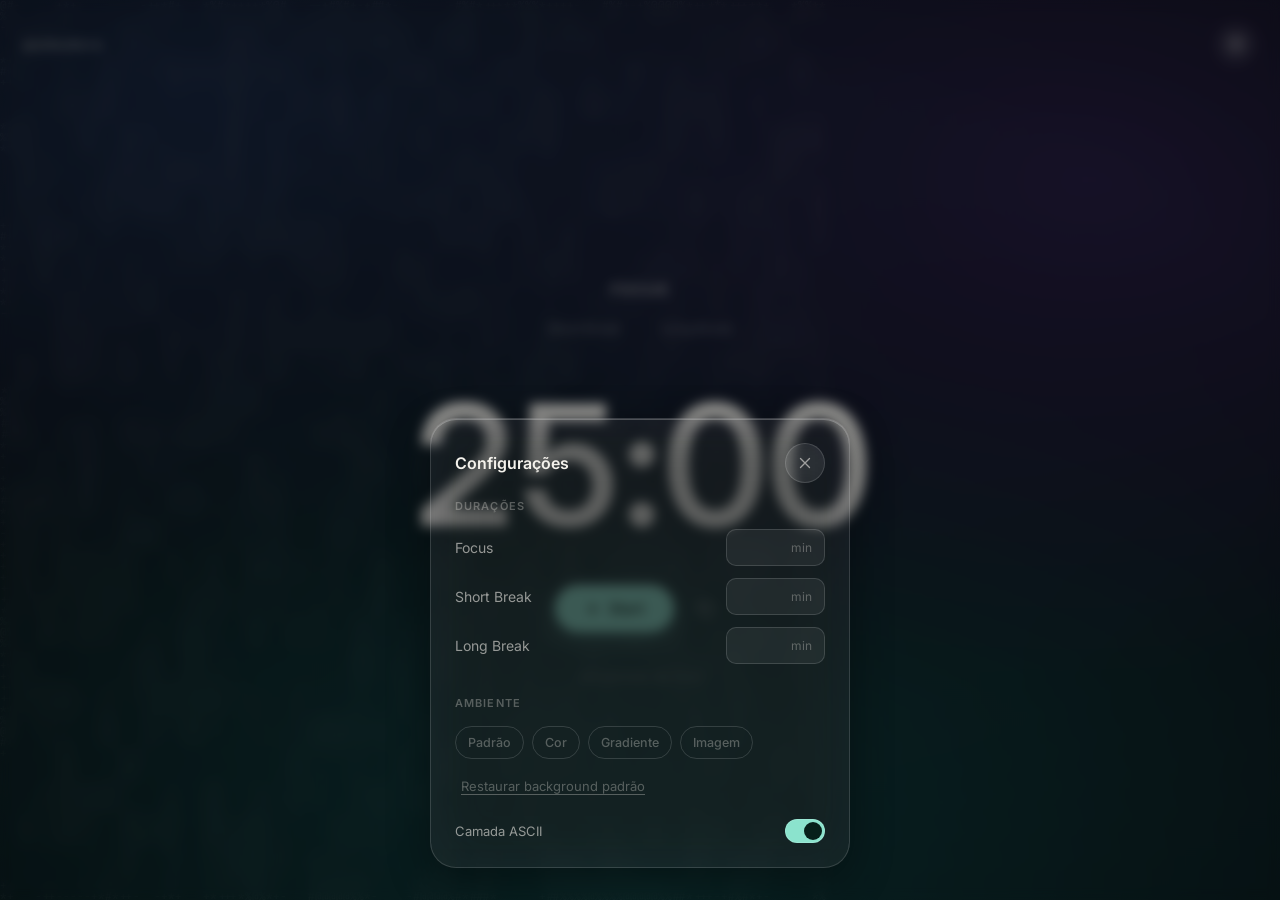
==== index.html @ 79ade5dd "Initial site upload" ====
<!doctype html>
<html lang="pt-BR">
<head>
<meta charset="UTF-8">
<meta name="viewport" content="width=device-width, initial-scale=1, viewport-fit=cover">
<title>Pomodoro</title>
<meta name="description" content="Uma ferramenta minimalista de foco, com ambiente visual personalizável e uma camada ASCII viva.">
<meta name="theme-color" content="#0a0e13">
<link rel="preconnect" href="https://fonts.googleapis.com">
<link rel="preconnect" href="https://fonts.gstatic.com" crossorigin>
<link href="https://fonts.googleapis.com/css2?family=Inter:wght@400;500;600;700&family=JetBrains+Mono:wght@400;500&display=swap" rel="stylesheet">
<link rel="stylesheet" href="style.css">
</head>
<body>

  <!-- Layer 1: full-screen background -->
  <div id="bg-layer" aria-hidden="true"></div>

  <!-- Layer 2: ASCII atmospheric overlay -->
  <canvas id="ascii-canvas" aria-hidden="true"></canvas>

  <!-- Layer 3: application UI -->
  <div id="app">

    <header class="app-header">
      <span class="brand">pomodoro</span>
      <button id="settings-btn" class="icon-btn" type="button" aria-haspopup="dialog" aria-controls="settings-overlay" aria-label="Abrir configurações">
        <svg width="20" height="20" viewBox="0 0 24 24" fill="none" stroke="currentColor" stroke-width="1.6" stroke-linecap="round" stroke-linejoin="round"><circle cx="12" cy="12" r="3"/><path d="M19.4 15a1.65 1.65 0 0 0 .33 1.82l.06.06a2 2 0 1 1-2.83 2.83l-.06-.06a1.65 1.65 0 0 0-1.82-.33 1.65 1.65 0 0 0-1 1.51V21a2 2 0 0 1-4 0v-.09A1.65 1.65 0 0 0 9 19.4a1.65 1.65 0 0 0-1.82.33l-.06.06a2 2 0 1 1-2.83-2.83l.06-.06A1.65 1.65 0 0 0 4.6 15a1.65 1.65 0 0 0-1.51-1H3a2 2 0 0 1 0-4h.09A1.65 1.65 0 0 0 4.6 9a1.65 1.65 0 0 0-.33-1.82l-.06-.06a2 2 0 1 1 2.83-2.83l.06.06A1.65 1.65 0 0 0 9 4.6a1.65 1.65 0 0 0 1-1.51V3a2 2 0 0 1 4 0v.09a1.65 1.65 0 0 0 1 1.51 1.65 1.65 0 0 0 1.82-.33l.06-.06a2 2 0 1 1 2.83 2.83l-.06.06A1.65 1.65 0 0 0 19.4 9a1.65 1.65 0 0 0 1.51 1H21a2 2 0 0 1 0 4h-.09a1.65 1.65 0 0 0-1.51 1z"/></svg>
      </button>
    </header>

    <main class="stage">

      <div class="mode-display" role="group" aria-label="Modo do Pomodoro">
        <p class="mode-primary" id="mode-primary" aria-live="polite">Focus</p>
        <div class="mode-secondary">
          <button class="mode-pill" type="button" data-mode="focus">Focus</button>
          <button class="mode-pill" type="button" data-mode="short">Short Break</button>
          <button class="mode-pill" type="button" data-mode="long">Long Break</button>
        </div>
      </div>

      <div class="timer" id="timer" role="timer" aria-live="off">25:00</div>

      <div class="controls">
        <button id="start-btn" class="btn-primary" type="button">
          <svg class="icon-play" width="16" height="16" viewBox="0 0 24 24" fill="currentColor"><path d="M8 5v14l11-7z"/></svg>
          <svg class="icon-pause" width="16" height="16" viewBox="0 0 24 24" fill="currentColor" hidden><path d="M6 5h4v14H6zM14 5h4v14h-4z"/></svg>
          <span class="btn-label">Start</span>
        </button>
        <button id="reset-btn" class="icon-btn ghost" type="button" aria-label="Reiniciar timer">
          <svg width="18" height="18" viewBox="0 0 24 24" fill="none" stroke="currentColor" stroke-width="1.8" stroke-linecap="round" stroke-linejoin="round"><path d="M3 12a9 9 0 1 0 3-6.7"/><path d="M3 4v5h5"/></svg>
        </button>
      </div>

      <p class="session-hint" id="session-hint">um período de foco</p>

    </main>

  </div>

  <!-- Settings dialog -->
  <div id="settings-overlay" class="overlay" hidden>
    <div class="settings-panel glass" role="dialog" aria-modal="true" aria-labelledby="settings-title">
      <div class="settings-header">
        <h2 id="settings-title">Configurações</h2>
        <button id="close-settings" class="icon-btn" type="button" aria-label="Fechar configurações">
          <svg width="18" height="18" viewBox="0 0 24 24" fill="none" stroke="currentColor" stroke-width="1.8" stroke-linecap="round" stroke-linejoin="round"><path d="M18 6 6 18M6 6l12 12"/></svg>
        </button>
      </div>

      <div class="settings-scroll">

        <section class="settings-section">
          <h3>Durações</h3>
          <div class="duration-grid">
            <label class="duration-field">
              <span>Focus</span>
              <div class="num-input"><input type="number" id="dur-focus" min="1" max="180" inputmode="numeric"><span class="unit">min</span></div>
            </label>
            <label class="duration-field">
              <span>Short Break</span>
              <div class="num-input"><input type="number" id="dur-short" min="1" max="60" inputmode="numeric"><span class="unit">min</span></div>
            </label>
            <label class="duration-field">
              <span>Long Break</span>
              <div class="num-input"><input type="number" id="dur-long" min="1" max="90" inputmode="numeric"><span class="unit">min</span></div>
            </label>
          </div>
        </section>

        <section class="settings-section">
          <h3>Ambiente</h3>
          <div class="bg-type-tabs" role="tablist" aria-label="Tipo de background">
            <button class="bg-tab" type="button" data-bgtype="default" role="tab">Padrão</button>
            <button class="bg-tab" type="button" data-bgtype="solid" role="tab">Cor</button>
            <button class="bg-tab" type="button" data-bgtype="gradient" role="tab">Gradiente</button>
            <button class="bg-tab" type="button" data-bgtype="image" role="tab">Imagem</button>
          </div>

          <div id="bg-panel-solid" class="bg-panel" hidden>
            <input type="color" id="solid-color-input" value="#16233c" aria-label="Escolher cor sólida">
          </div>

          <div id="bg-panel-gradient" class="bg-panel" hidden>
            <div class="gradient-presets" id="gradient-presets"></div>
          </div>

          <div id="bg-panel-image" class="bg-panel" hidden>
            <label class="file-drop" for="image-input">
              <svg width="20" height="20" viewBox="0 0 24 24" fill="none" stroke="currentColor" stroke-width="1.6" stroke-linecap="round" stroke-linejoin="round"><path d="M21 15v4a2 2 0 0 1-2 2H5a2 2 0 0 1-2-2v-4"/><polyline points="7 10 12 5 17 10"/><line x1="12" y1="5" x2="12" y2="15"/></svg>
              <span>Escolher imagem</span>
            </label>
            <input type="file" id="image-input" accept="image/*" hidden>
          </div>

          <button id="reset-bg-btn" class="text-btn" type="button">Restaurar background padrão</button>

          <div class="ascii-toggle-row">
            <span>Camada ASCII</span>
            <label class="switch">
              <input type="checkbox" id="ascii-toggle" checked>
              <span class="switch-track"><span class="switch-thumb"></span></span>
            </label>
          </div>
        </section>

      </div>
    </div>
  </div>

  <script src="ascii.js"></script>
  <script src="app.js"></script>
</body>
</html>
---- style.css ----
/* ============================================================
   POMODORO — DESIGN TOKENS
   ============================================================ */
:root{
  /* colors */
  --color-bg-void:   #0a0e13;
  --color-bg-a:      #16233c; /* indigo */
  --color-bg-b:      #0d3b3a; /* deep teal */
  --color-bg-c:      #241a3d; /* plum */
  --color-fg:              #f4f2ec;
  --color-fg-muted:        rgba(244,242,236,.58);
  --color-fg-faint:        rgba(244,242,236,.30);
  --color-primary:         #8be3cd;
  --color-primary-strong:  #a9edd9;
  --color-primary-ink:     #06201a;
  --color-danger:          #ff8a75;
  --color-border:          rgba(244,242,236,.14);

  --glass-bg:         rgba(255,255,255,.06);
  --glass-bg-strong:  rgba(255,255,255,.11);
  --glass-border:     rgba(255,255,255,.14);
  --glass-highlight:  rgba(255,255,255,.24);

  --shadow-1: 0 1px 2px rgba(0,0,0,.25);
  --shadow-2: 0 12px 40px rgba(0,0,0,.38);

  --radius-s: 10px;
  --radius-m: 18px;
  --radius-l: 26px;
  --radius-pill: 999px;

  --space-1:4px; --space-2:8px; --space-3:12px; --space-4:16px;
  --space-6:24px; --space-8:32px; --space-12:48px; --space-16:64px;

  --blur-s: 14px;
  --blur-m: 28px;
  --blur-l: 46px;

  --font-ui:   'Inter', -apple-system, BlinkMacSystemFont, 'Segoe UI', sans-serif;
  --font-mono: 'JetBrains Mono', ui-monospace, 'SF Mono', Menlo, monospace;

  --ease-out: cubic-bezier(.16,1,.3,1);
  --dur-fast: 150ms;
  --dur-med: 260ms;
}

/* ============================================================
   RESET
   ============================================================ */
*, *::before, *::after{ box-sizing:border-box; }
html, body{
  height:100%;
  margin:0;
  overscroll-behavior:none;
}
body{
  font-family:var(--font-ui);
  color:var(--color-fg);
  -webkit-font-smoothing:antialiased;
  text-rendering:optimizeLegibility;
  overflow:hidden;
  position:fixed;
  inset:0;
}
button{
  font-family:inherit;
  color:inherit;
  background:none;
  border:none;
  cursor:pointer;
  -webkit-tap-highlight-color:transparent;
}
input{ font-family:inherit; color:inherit; }
h1,h2,h3,p{ margin:0; }
svg{ display:block; }

button:focus-visible,
input:focus-visible,
label.file-drop:focus-within{
  outline: 2px solid var(--color-primary);
  outline-offset: 2px;
  border-radius: var(--radius-s);
}

/* ============================================================
   LAYERS
   ============================================================ */
#bg-layer{
  position:fixed; inset:0;
  z-index:0;
  background: radial-gradient(120% 100% at 15% 10%, var(--color-bg-a) 0%, transparent 55%),
              radial-gradient(110% 100% at 85% 20%, var(--color-bg-c) 0%, transparent 55%),
              radial-gradient(140% 120% at 50% 100%, var(--color-bg-b) 0%, transparent 60%),
              var(--color-bg-void);
  background-size: cover;
  background-position:center;
  transition: background var(--dur-med) var(--ease-out), opacity 600ms var(--ease-out);
}
#bg-layer.has-image{
  background-image: var(--user-bg-image);
  background-size:cover;
  background-position:center;
}
#bg-layer::after{
  /* subtle grain */
  content:"";
  position:absolute; inset:0;
  opacity:.05;
  mix-blend-mode:overlay;
  background-image:url("data:image/svg+xml,%3Csvg xmlns='http://www.w3.org/2000/svg' width='120' height='120'%3E%3Cfilter id='n'%3E%3CfeTurbulence type='fractalNoise' baseFrequency='0.9' numOctaves='2' stitchTiles='stitch'/%3E%3C/filter%3E%3Crect width='100%25' height='100%25' filter='url(%23n)'/%3E%3C/svg%3E");
  pointer-events:none;
}
#bg-layer::before{
  content:"";
  position:absolute; inset:0;
  background:radial-gradient(120% 90% at 50% 45%, transparent 40%, rgba(0,0,0,.35) 100%);
  pointer-events:none;
}

#ascii-canvas{
  position:fixed; inset:0;
  z-index:1;
  width:100%; height:100%;
  pointer-events:none;
  mix-blend-mode:screen;
  opacity:.5;
  transition:opacity 900ms var(--ease-out);
}
#ascii-canvas.hidden-layer{ opacity:0 !important; }

#app{
  position:relative;
  z-index:2;
  height:100%;
  width:100%;
  display:flex;
  flex-direction:column;
}

/* ============================================================
   HEADER
   ============================================================ */
.app-header{
  display:flex;
  align-items:center;
  justify-content:space-between;
  padding: max(env(safe-area-inset-top), var(--space-6)) var(--space-6) 0;
}
.brand{
  font-size:13px;
  font-weight:500;
  letter-spacing:.14em;
  text-transform:lowercase;
  color:var(--color-fg-muted);
}

/* ============================================================
   BUTTONS / GLASS PRIMITIVES
   ============================================================ */
.icon-btn{
  width:40px; height:40px;
  display:flex; align-items:center; justify-content:center;
  border-radius:var(--radius-pill);
  color:var(--color-fg-muted);
  background:var(--glass-bg);
  border:1px solid var(--glass-border);
  backdrop-filter:blur(var(--blur-s));
  -webkit-backdrop-filter:blur(var(--blur-s));
  transition:transform var(--dur-fast) var(--ease-out), color var(--dur-fast) var(--ease-out), background var(--dur-fast) var(--ease-out);
}
.icon-btn:hover{ color:var(--color-fg); background:var(--glass-bg-strong); }
.icon-btn:active{ transform:scale(.94); }
.icon-btn.ghost{
  background:transparent;
  border-color:transparent;
}
.icon-btn.ghost:hover{ background:var(--glass-bg); border-color:var(--glass-border); }

.glass{
  background:var(--glass-bg);
  border:1px solid var(--glass-border);
  backdrop-filter:blur(var(--blur-m));
  -webkit-backdrop-filter:blur(var(--blur-m));
  box-shadow:var(--shadow-2), inset 0 1px 0 var(--glass-highlight);
}

/* ============================================================
   STAGE / TIMER
   ============================================================ */
.stage{
  flex:1;
  display:flex;
  flex-direction:column;
  align-items:center;
  justify-content:center;
  gap:clamp(20px, 4vh, 40px);
  padding: var(--space-6);
  padding-bottom: max(env(safe-area-inset-bottom), var(--space-6));
}

.mode-display{
  display:flex;
  flex-direction:column;
  align-items:center;
  gap:var(--space-3);
}
.mode-primary{
  font-size:clamp(13px, 1.6vw, 15px);
  font-weight:600;
  letter-spacing:.06em;
  text-transform:uppercase;
  color:var(--color-fg-muted);
  transition:opacity var(--dur-med) var(--ease-out);
}
.mode-secondary{
  display:flex;
  gap:var(--space-2);
}
.mode-pill{
  padding:var(--space-2) var(--space-4);
  border-radius:var(--radius-pill);
  font-size:13px;
  font-weight:500;
  color:var(--color-fg-faint);
  border:1px solid transparent;
  transition:all var(--dur-fast) var(--ease-out);
}
.mode-pill:hover{ color:var(--color-fg-muted); }
.mode-pill[hidden]{ display:none; }
.mode-pill.active{
  color:var(--color-fg);
  background:var(--glass-bg-strong);
  border-color:var(--glass-border);
  backdrop-filter:blur(var(--blur-s));
  -webkit-backdrop-filter:blur(var(--blur-s));
}

.timer{
  font-variant-numeric:tabular-nums;
  font-feature-settings:"tnum" 1;
  font-weight:600;
  font-size:clamp(72px, 20vw, 168px);
  line-height:1;
  letter-spacing:-.02em;
  color:var(--color-fg);
  text-shadow:0 2px 40px rgba(0,0,0,.25);
  user-select:none;
}
.timer.state-completed{ animation:timer-pulse 900ms var(--ease-out); }
@keyframes timer-pulse{
  0%{ opacity:1; transform:scale(1); }
  35%{ opacity:.35; transform:scale(.985); }
  100%{ opacity:1; transform:scale(1); }
}

.controls{
  display:flex;
  align-items:center;
  gap:var(--space-3);
}
.btn-primary{
  display:flex;
  align-items:center;
  gap:var(--space-2);
  padding: 14px 30px;
  border-radius:var(--radius-pill);
  font-size:15px;
  font-weight:600;
  color:var(--color-primary-ink);
  background:var(--color-primary);
  box-shadow:0 8px 24px rgba(139,227,205,.28), inset 0 1px 0 rgba(255,255,255,.5);
  transition:transform var(--dur-fast) var(--ease-out), background var(--dur-fast) var(--ease-out), box-shadow var(--dur-fast) var(--ease-out);
}
.btn-primary:hover{ background:var(--color-primary-strong); }
.btn-primary:active{ transform:scale(.98); }
.btn-primary.running{
  background:var(--glass-bg-strong);
  color:var(--color-fg);
  border:1px solid var(--glass-border);
  backdrop-filter:blur(var(--blur-s));
  -webkit-backdrop-filter:blur(var(--blur-s));
  box-shadow:none;
}
.icon-pause[hidden], .icon-play[hidden]{ display:none; }

.session-hint{
  font-size:13px;
  color:var(--color-fg-faint);
  height:16px;
}

/* ============================================================
   SETTINGS OVERLAY
   ============================================================ */
.overlay{
  position:fixed; inset:0;
  z-index:10;
  display:flex;
  align-items:flex-end;
  justify-content:center;
  background:rgba(4,6,9,.42);
  backdrop-filter:blur(6px);
  -webkit-backdrop-filter:blur(6px);
  animation:overlay-in var(--dur-med) var(--ease-out);
  padding: var(--space-4);
}
@keyframes overlay-in{ from{ opacity:0; } to{ opacity:1; } }

.settings-panel{
  width:100%;
  max-width:420px;
  max-height:min(640px, 88vh);
  display:flex;
  flex-direction:column;
  border-radius:var(--radius-l);
  animation:panel-in var(--dur-med) var(--ease-out);
  margin-bottom: max(env(safe-area-inset-bottom), var(--space-4));
}
@keyframes panel-in{
  from{ opacity:0; transform:translateY(14px) scale(.98); }
  to{ opacity:1; transform:translateY(0) scale(1); }
}

.settings-header{
  display:flex; align-items:center; justify-content:space-between;
  padding:var(--space-6) var(--space-6) var(--space-4);
}
.settings-header h2{ font-size:16px; font-weight:600; }

.settings-scroll{
  overflow-y:auto;
  padding: 0 var(--space-6) var(--space-6);
  display:flex; flex-direction:column; gap:var(--space-8);
}

.settings-section h3{
  font-size:11px;
  font-weight:600;
  letter-spacing:.1em;
  text-transform:uppercase;
  color:var(--color-fg-faint);
  margin-bottom:var(--space-4);
}

.duration-grid{
  display:flex;
  flex-direction:column;
  gap:var(--space-3);
}
.duration-field{
  display:flex;
  align-items:center;
  justify-content:space-between;
  font-size:14px;
  color:var(--color-fg-muted);
}
.num-input{
  display:flex; align-items:center; gap:var(--space-2);
  background:var(--glass-bg);
  border:1px solid var(--glass-border);
  border-radius:var(--radius-s);
  padding:var(--space-2) var(--space-3);
}
.num-input input{
  width:44px;
  background:none; border:none;
  font-size:14px; font-weight:600;
  color:var(--color-fg);
  text-align:right;
  font-variant-numeric:tabular-nums;
}
.num-input input::-webkit-outer-spin-button,
.num-input input::-webkit-inner-spin-button{ -webkit-appearance:none; margin:0; }
.num-input .unit{ font-size:12px; color:var(--color-fg-faint); }

.bg-type-tabs{
  display:flex;
  gap:var(--space-2);
  margin-bottom:var(--space-4);
  flex-wrap:wrap;
}
.bg-tab{
  padding:var(--space-2) var(--space-3);
  border-radius:var(--radius-pill);
  font-size:12.5px;
  font-weight:500;
  color:var(--color-fg-faint);
  border:1px solid var(--glass-border);
  transition:all var(--dur-fast) var(--ease-out);
}
.bg-tab:hover{ color:var(--color-fg-muted); }
.bg-tab.active{
  color:var(--color-fg);
  background:var(--glass-bg-strong);
}

.bg-panel{ margin-bottom:var(--space-4); }
#solid-color-input{
  width:100%;
  height:44px;
  border-radius:var(--radius-s);
  border:1px solid var(--glass-border);
  background:none;
  padding:2px;
  cursor:pointer;
}

.gradient-presets{
  display:grid;
  grid-template-columns:repeat(4, 1fr);
  gap:var(--space-2);
}
.gradient-swatch{
  aspect-ratio:1;
  border-radius:var(--radius-s);
  border:2px solid transparent;
  cursor:pointer;
  transition:transform var(--dur-fast) var(--ease-out), border-color var(--dur-fast) var(--ease-out);
}
.gradient-swatch:hover{ transform:scale(1.05); }
.gradient-swatch.active{ border-color:var(--color-fg); }

.file-drop{
  display:flex; align-items:center; justify-content:center; gap:var(--space-2);
  padding:var(--space-4);
  border:1px dashed var(--glass-border);
  border-radius:var(--radius-s);
  font-size:13px;
  color:var(--color-fg-muted);
  cursor:pointer;
  transition:background var(--dur-fast) var(--ease-out), color var(--dur-fast) var(--ease-out);
}
.file-drop:hover{ background:var(--glass-bg); color:var(--color-fg); }

.text-btn{
  font-size:13px;
  color:var(--color-fg-faint);
  text-decoration:underline;
  text-underline-offset:3px;
  transition:color var(--dur-fast) var(--ease-out);
}
.text-btn:hover{ color:var(--color-fg-muted); }

.ascii-toggle-row{
  display:flex; align-items:center; justify-content:space-between;
  margin-top:var(--space-6);
  font-size:13px;
  color:var(--color-fg-muted);
}
.switch{ position:relative; display:inline-block; width:40px; height:24px; }
.switch input{ opacity:0; width:0; height:0; position:absolute; }
.switch-track{
  position:absolute; inset:0;
  background:var(--glass-bg-strong);
  border:1px solid var(--glass-border);
  border-radius:var(--radius-pill);
  transition:background var(--dur-fast) var(--ease-out);
}
.switch-thumb{
  position:absolute; top:2px; left:2px;
  width:18px; height:18px;
  background:var(--color-fg);
  border-radius:50%;
  transition:transform var(--dur-fast) var(--ease-out);
}
.switch input:checked + .switch-track{ background:var(--color-primary); }
.switch input:checked + .switch-track .switch-thumb{ transform:translateX(16px); background:var(--color-primary-ink); }

/* ============================================================
   RESPONSIVE
   ============================================================ */
@media (max-width:600px){
  .app-header{ padding: max(env(safe-area-inset-top), var(--space-4)) var(--space-4) 0; }
  .stage{ gap:clamp(16px,3.5vh,28px); }
  .mode-secondary{ flex-wrap:wrap; justify-content:center; }
}

@media (max-height:480px) and (orientation:landscape){
  .stage{ gap:12px; padding-top:8px; padding-bottom:8px; }
  .timer{ font-size:clamp(48px, 12vw, 96px); }
  .app-header{ padding-top:8px; }
  .session-hint{ display:none; }
}

/* ============================================================
   MOTION PREFERENCE
   ============================================================ */
@media (prefers-reduced-motion: reduce){
  *{
    animation-duration:0.001ms !important;
    animation-iteration-count:1 !important;
    transition-duration:0.001ms !important;
  }
}
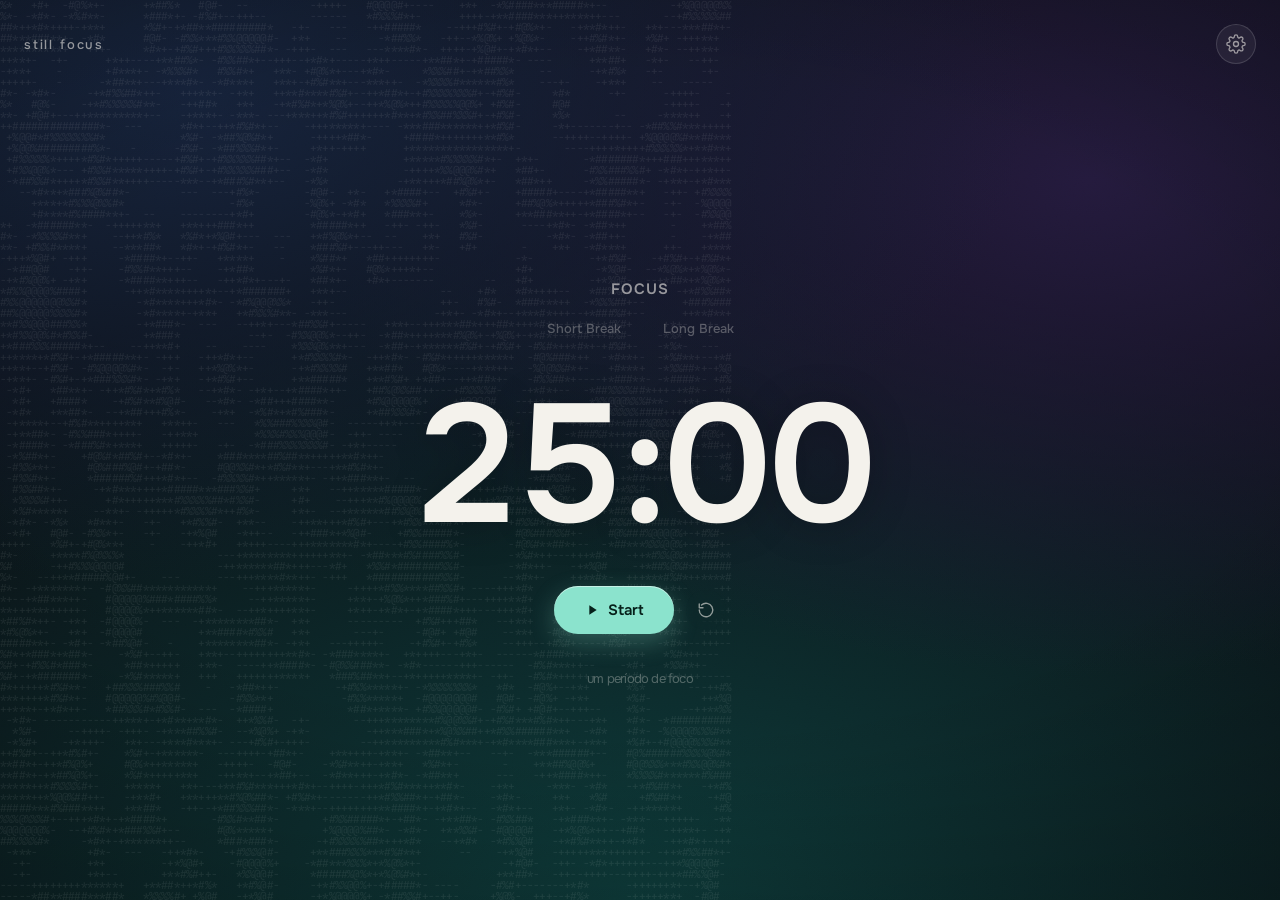
==== commit 449b66da: "Still Focus 1.1.1.1 fix: atualiza arquivos na raiz" ====
--- a/index.html
+++ b/index.html
@@ -3,12 +3,12 @@
 <head>
 <meta charset="UTF-8">
 <meta name="viewport" content="width=device-width, initial-scale=1, viewport-fit=cover">
-<title>Pomodoro</title>
-<meta name="description" content="Uma ferramenta minimalista de foco, com ambiente visual personalizável e uma camada ASCII viva.">
+<title>Still Focus</title>
+<meta name="description" content="Still Focus — uma ferramenta minimalista de foco, com ambiente visual personalizável e uma camada ASCII viva.">
 <meta name="theme-color" content="#0a0e13">
 <link rel="preconnect" href="https://fonts.googleapis.com">
 <link rel="preconnect" href="https://fonts.gstatic.com" crossorigin>
-<link href="https://fonts.googleapis.com/css2?family=Inter:wght@400;500;600;700&family=JetBrains+Mono:wght@400;500&display=swap" rel="stylesheet">
+<link href="https://fonts.googleapis.com/css2?family=Onest:wght@400;500;600;700&family=JetBrains+Mono:wght@400;500&display=swap" rel="stylesheet">
 <link rel="stylesheet" href="style.css">
 </head>
 <body>
@@ -23,7 +23,7 @@
   <div id="app">
 
     <header class="app-header">
-      <span class="brand">pomodoro</span>
+      <span class="brand">still focus</span>
       <button id="settings-btn" class="icon-btn" type="button" aria-haspopup="dialog" aria-controls="settings-overlay" aria-label="Abrir configurações">
         <svg width="20" height="20" viewBox="0 0 24 24" fill="none" stroke="currentColor" stroke-width="1.6" stroke-linecap="round" stroke-linejoin="round"><circle cx="12" cy="12" r="3"/><path d="M19.4 15a1.65 1.65 0 0 0 .33 1.82l.06.06a2 2 0 1 1-2.83 2.83l-.06-.06a1.65 1.65 0 0 0-1.82-.33 1.65 1.65 0 0 0-1 1.51V21a2 2 0 0 1-4 0v-.09A1.65 1.65 0 0 0 9 19.4a1.65 1.65 0 0 0-1.82.33l-.06.06a2 2 0 1 1-2.83-2.83l.06-.06A1.65 1.65 0 0 0 4.6 15a1.65 1.65 0 0 0-1.51-1H3a2 2 0 0 1 0-4h.09A1.65 1.65 0 0 0 4.6 9a1.65 1.65 0 0 0-.33-1.82l-.06-.06a2 2 0 1 1 2.83-2.83l.06.06A1.65 1.65 0 0 0 9 4.6a1.65 1.65 0 0 0 1-1.51V3a2 2 0 0 1 4 0v.09a1.65 1.65 0 0 0 1 1.51 1.65 1.65 0 0 0 1.82-.33l.06-.06a2 2 0 1 1 2.83 2.83l-.06.06A1.65 1.65 0 0 0 19.4 9a1.65 1.65 0 0 0 1.51 1H21a2 2 0 0 1 0 4h-.09a1.65 1.65 0 0 0-1.51 1z"/></svg>
       </button>
--- a/style.css
+++ b/style.css
@@ -36,8 +36,9 @@
   --blur-m: 28px;
   --blur-l: 46px;
 
-  --font-ui:   'Inter', -apple-system, BlinkMacSystemFont, 'Segoe UI', sans-serif;
+  --font-ui:   'Onest', -apple-system, BlinkMacSystemFont, 'Segoe UI', sans-serif;
   --font-mono: 'JetBrains Mono', ui-monospace, 'SF Mono', Menlo, monospace;
+  --tracking-tight: -0.05em; /* -5 letter-spacing */
 
   --ease-out: cubic-bezier(.16,1,.3,1);
   --dur-fast: 150ms;
@@ -55,6 +56,7 @@
 }
 body{
   font-family:var(--font-ui);
+  letter-spacing:var(--tracking-tight);
   color:var(--color-fg);
   -webkit-font-smoothing:antialiased;
   text-rendering:optimizeLegibility;
@@ -241,7 +243,7 @@
   font-weight:600;
   font-size:clamp(72px, 20vw, 168px);
   line-height:1;
-  letter-spacing:-.02em;
+  letter-spacing:var(--tracking-tight);
   color:var(--color-fg);
   text-shadow:0 2px 40px rgba(0,0,0,.25);
   user-select:none;
@@ -292,6 +294,9 @@
 /* ============================================================
    SETTINGS OVERLAY
    ============================================================ */
+#settings-overlay[hidden]{
+  display:none !important;
+}
 .overlay{
   position:fixed; inset:0;
   z-index:10;
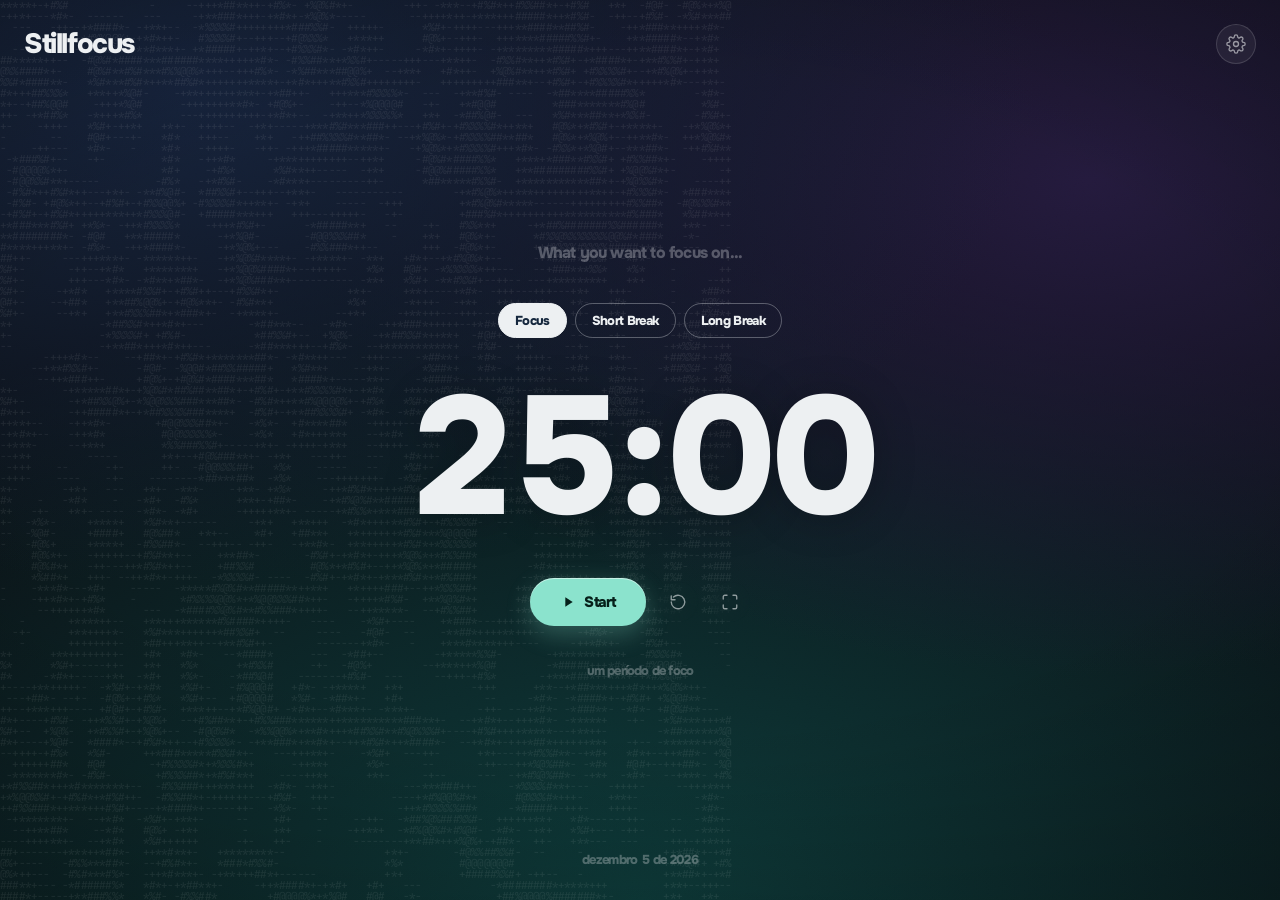
==== commit bd405314: "Still Focus 1.2 Added:  Botão de tela cheia ao lado do reset/pause — entra e sai do fullscreen sem" ====
--- a/index.html
+++ b/index.html
@@ -8,7 +8,7 @@
 <meta name="theme-color" content="#0a0e13">
 <link rel="preconnect" href="https://fonts.googleapis.com">
 <link rel="preconnect" href="https://fonts.gstatic.com" crossorigin>
-<link href="https://fonts.googleapis.com/css2?family=Onest:wght@400;500;600;700&family=JetBrains+Mono:wght@400;500&display=swap" rel="stylesheet">
+<link href="https://fonts.googleapis.com/css2?family=Onest:wght@400;500;600;700;800&family=JetBrains+Mono:wght@400;500&display=swap" rel="stylesheet">
 <link rel="stylesheet" href="style.css">
 </head>
 <body>
@@ -23,7 +23,7 @@
   <div id="app">
 
     <header class="app-header">
-      <span class="brand">still focus</span>
+      <span class="brand">Stillfocus</span>
       <button id="settings-btn" class="icon-btn" type="button" aria-haspopup="dialog" aria-controls="settings-overlay" aria-label="Abrir configurações">
         <svg width="20" height="20" viewBox="0 0 24 24" fill="none" stroke="currentColor" stroke-width="1.6" stroke-linecap="round" stroke-linejoin="round"><circle cx="12" cy="12" r="3"/><path d="M19.4 15a1.65 1.65 0 0 0 .33 1.82l.06.06a2 2 0 1 1-2.83 2.83l-.06-.06a1.65 1.65 0 0 0-1.82-.33 1.65 1.65 0 0 0-1 1.51V21a2 2 0 0 1-4 0v-.09A1.65 1.65 0 0 0 9 19.4a1.65 1.65 0 0 0-1.82.33l-.06.06a2 2 0 1 1-2.83-2.83l.06-.06A1.65 1.65 0 0 0 4.6 15a1.65 1.65 0 0 0-1.51-1H3a2 2 0 0 1 0-4h.09A1.65 1.65 0 0 0 4.6 9a1.65 1.65 0 0 0-.33-1.82l-.06-.06a2 2 0 1 1 2.83-2.83l.06.06A1.65 1.65 0 0 0 9 4.6a1.65 1.65 0 0 0 1-1.51V3a2 2 0 0 1 4 0v.09a1.65 1.65 0 0 0 1 1.51 1.65 1.65 0 0 0 1.82-.33l.06-.06a2 2 0 1 1 2.83 2.83l-.06.06A1.65 1.65 0 0 0 19.4 9a1.65 1.65 0 0 0 1.51 1H21a2 2 0 0 1 0 4h-.09a1.65 1.65 0 0 0-1.51 1z"/></svg>
       </button>
@@ -31,13 +31,14 @@
 
     <main class="stage">
 
-      <div class="mode-display" role="group" aria-label="Modo do Pomodoro">
-        <p class="mode-primary" id="mode-primary" aria-live="polite">Focus</p>
-        <div class="mode-secondary">
-          <button class="mode-pill" type="button" data-mode="focus">Focus</button>
-          <button class="mode-pill" type="button" data-mode="short">Short Break</button>
-          <button class="mode-pill" type="button" data-mode="long">Long Break</button>
-        </div>
+      <div class="task-row">
+        <div class="task-input" id="task-input" contenteditable="true" role="textbox" aria-multiline="false" aria-label="O que você quer focar" data-placeholder="What you want to focus on..."></div>
+      </div>
+
+      <div class="mode-row" role="group" aria-label="Modo do Pomodoro">
+        <button class="mode-pill" type="button" data-mode="focus">Focus</button>
+        <button class="mode-pill" type="button" data-mode="short">Short Break</button>
+        <button class="mode-pill" type="button" data-mode="long">Long Break</button>
       </div>
 
       <div class="timer" id="timer" role="timer" aria-live="off">25:00</div>
@@ -51,11 +52,19 @@
         <button id="reset-btn" class="icon-btn ghost" type="button" aria-label="Reiniciar timer">
           <svg width="18" height="18" viewBox="0 0 24 24" fill="none" stroke="currentColor" stroke-width="1.8" stroke-linecap="round" stroke-linejoin="round"><path d="M3 12a9 9 0 1 0 3-6.7"/><path d="M3 4v5h5"/></svg>
         </button>
+        <button id="fullscreen-btn" class="icon-btn ghost" type="button" aria-label="Entrar em tela cheia">
+          <svg class="icon-fs-enter" width="18" height="18" viewBox="0 0 24 24" fill="none" stroke="currentColor" stroke-width="1.8" stroke-linecap="round" stroke-linejoin="round"><path d="M8 3H5a2 2 0 0 0-2 2v3M16 3h3a2 2 0 0 1 2 2v3M21 16v3a2 2 0 0 1-2 2h-3M3 16v3a2 2 0 0 0 2 2h3"/></svg>
+          <svg class="icon-fs-exit" width="18" height="18" viewBox="0 0 24 24" fill="none" stroke="currentColor" stroke-width="1.8" stroke-linecap="round" stroke-linejoin="round" hidden><path d="M8 3v3a2 2 0 0 1-2 2H3M16 3v3a2 2 0 0 0 2 2h3M21 16h-3a2 2 0 0 0-2 2v3M3 16h3a2 2 0 0 1 2 2v3"/></svg>
+        </button>
       </div>
 
       <p class="session-hint" id="session-hint">um período de foco</p>
 
     </main>
+
+    <footer class="app-footer">
+      <p class="date-display" id="date-display" aria-hidden="true"></p>
+    </footer>
 
   </div>
 
--- a/style.css
+++ b/style.css
@@ -7,9 +7,11 @@
   --color-bg-a:      #16233c; /* indigo */
   --color-bg-b:      #0d3b3a; /* deep teal */
   --color-bg-c:      #241a3d; /* plum */
-  --color-fg:              #f4f2ec;
-  --color-fg-muted:        rgba(244,242,236,.58);
-  --color-fg-faint:        rgba(244,242,236,.30);
+  --color-fg:              #f4f2ec; /* overwritten at runtime by the adaptive-contrast engine */
+  --color-fg-ink:          #14100c; /* readable text drawn ON TOP of a filled --color-fg surface */
+  --color-fg-muted:        color-mix(in srgb, var(--color-fg) 58%, transparent);
+  --color-fg-faint:        color-mix(in srgb, var(--color-fg) 30%, transparent);
+  --color-fg-border:       color-mix(in srgb, var(--color-fg) 32%, transparent);
   --color-primary:         #8be3cd;
   --color-primary-strong:  #a9edd9;
   --color-primary-ink:     #06201a;
@@ -39,6 +41,7 @@
   --font-ui:   'Onest', -apple-system, BlinkMacSystemFont, 'Segoe UI', sans-serif;
   --font-mono: 'JetBrains Mono', ui-monospace, 'SF Mono', Menlo, monospace;
   --tracking-tight: -0.05em; /* -5 letter-spacing */
+  --weight-base: 800; /* extrabold */
 
   --ease-out: cubic-bezier(.16,1,.3,1);
   --dur-fast: 150ms;
@@ -149,11 +152,11 @@
   padding: max(env(safe-area-inset-top), var(--space-6)) var(--space-6) 0;
 }
 .brand{
-  font-size:13px;
-  font-weight:500;
-  letter-spacing:.14em;
-  text-transform:lowercase;
-  color:var(--color-fg-muted);
+  font-size:clamp(20px, 3.2vw, 28px);
+  font-weight:var(--weight-base);
+  letter-spacing:var(--tracking-tight);
+  color:var(--color-fg);
+  transition:color var(--dur-med) var(--ease-out);
 }
 
 /* ============================================================
@@ -200,47 +203,61 @@
   padding-bottom: max(env(safe-area-inset-bottom), var(--space-6));
 }
 
-.mode-display{
-  display:flex;
-  flex-direction:column;
-  align-items:center;
-  gap:var(--space-3);
-}
-.mode-primary{
-  font-size:clamp(13px, 1.6vw, 15px);
-  font-weight:600;
-  letter-spacing:.06em;
-  text-transform:uppercase;
+.task-row{
+  display:flex;
+  justify-content:center;
+  padding:0 var(--space-4);
+  max-width:min(90vw, 560px);
+}
+.task-input{
+  font-size:clamp(14px, 1.8vw, 16px);
+  font-weight:var(--weight-base);
+  letter-spacing:var(--tracking-tight);
+  text-align:center;
   color:var(--color-fg-muted);
-  transition:opacity var(--dur-med) var(--ease-out);
-}
-.mode-secondary{
+  outline:none;
+  cursor:text;
+  padding:var(--space-1) var(--space-2);
+  border-radius:var(--radius-s);
+  transition:color var(--dur-fast) var(--ease-out);
+  max-width:100%;
+  word-break:break-word;
+}
+.task-input:hover{ color:var(--color-fg); }
+.task-input:focus{ color:var(--color-fg); }
+.task-input:empty::before{
+  content: attr(data-placeholder);
+  color:var(--color-fg-faint);
+}
+
+.mode-row{
   display:flex;
   gap:var(--space-2);
+  flex-wrap:wrap;
+  justify-content:center;
 }
 .mode-pill{
   padding:var(--space-2) var(--space-4);
   border-radius:var(--radius-pill);
   font-size:13px;
-  font-weight:500;
-  color:var(--color-fg-faint);
-  border:1px solid transparent;
+  font-weight:var(--weight-base);
+  letter-spacing:var(--tracking-tight);
+  color:var(--color-fg);
+  background:transparent;
+  border:1.5px solid var(--color-fg-border);
   transition:all var(--dur-fast) var(--ease-out);
 }
-.mode-pill:hover{ color:var(--color-fg-muted); }
-.mode-pill[hidden]{ display:none; }
+.mode-pill:hover{ border-color:var(--color-fg-muted); }
 .mode-pill.active{
-  color:var(--color-fg);
-  background:var(--glass-bg-strong);
-  border-color:var(--glass-border);
-  backdrop-filter:blur(var(--blur-s));
-  -webkit-backdrop-filter:blur(var(--blur-s));
+  color:var(--color-fg-ink);
+  background:var(--color-fg);
+  border-color:var(--color-fg);
 }
 
 .timer{
   font-variant-numeric:tabular-nums;
   font-feature-settings:"tnum" 1;
-  font-weight:600;
+  font-weight:var(--weight-base);
   font-size:clamp(72px, 20vw, 168px);
   line-height:1;
   letter-spacing:var(--tracking-tight);
@@ -267,7 +284,8 @@
   padding: 14px 30px;
   border-radius:var(--radius-pill);
   font-size:15px;
-  font-weight:600;
+  font-weight:var(--weight-base);
+  letter-spacing:var(--tracking-tight);
   color:var(--color-primary-ink);
   background:var(--color-primary);
   box-shadow:0 8px 24px rgba(139,227,205,.28), inset 0 1px 0 rgba(255,255,255,.5);
@@ -283,12 +301,27 @@
   -webkit-backdrop-filter:blur(var(--blur-s));
   box-shadow:none;
 }
-.icon-pause[hidden], .icon-play[hidden]{ display:none; }
+.icon-pause[hidden], .icon-play[hidden],
+.icon-fs-enter[hidden], .icon-fs-exit[hidden]{ display:none; }
 
 .session-hint{
   font-size:13px;
+  font-weight:var(--weight-base);
   color:var(--color-fg-faint);
   height:16px;
+}
+
+.app-footer{
+  display:flex;
+  justify-content:center;
+  padding: 0 var(--space-6) max(env(safe-area-inset-bottom), var(--space-8));
+}
+.date-display{
+  font-size:13px;
+  font-weight:var(--weight-base);
+  letter-spacing:var(--tracking-tight);
+  color:var(--color-fg-faint);
+  text-transform:lowercase;
 }
 
 /* ============================================================
@@ -477,7 +510,7 @@
 @media (max-width:600px){
   .app-header{ padding: max(env(safe-area-inset-top), var(--space-4)) var(--space-4) 0; }
   .stage{ gap:clamp(16px,3.5vh,28px); }
-  .mode-secondary{ flex-wrap:wrap; justify-content:center; }
+  .mode-row{ justify-content:center; }
 }
 
 @media (max-height:480px) and (orientation:landscape){
@@ -485,6 +518,8 @@
   .timer{ font-size:clamp(48px, 12vw, 96px); }
   .app-header{ padding-top:8px; }
   .session-hint{ display:none; }
+  .app-footer{ display:none; }
+  .task-row{ display:none; }
 }
 
 /* ============================================================
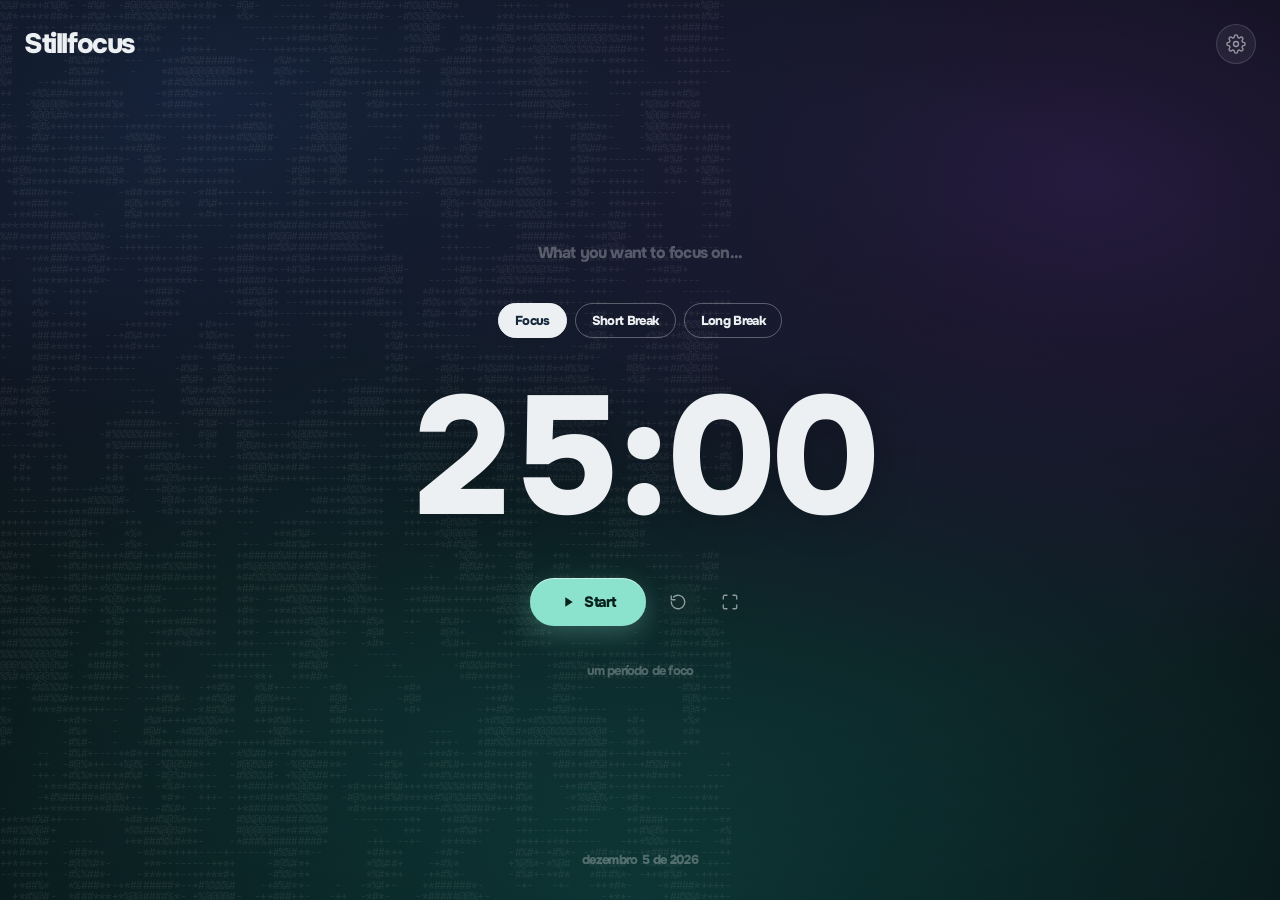
==== commit 57165225: "Still Focus 1.3 Added:  Efeito de Ordered Dithering (novo dither.js) — pesquisei o efeito que você" ====
--- a/index.html
+++ b/index.html
@@ -16,7 +16,10 @@
   <!-- Layer 1: full-screen background -->
   <div id="bg-layer" aria-hidden="true"></div>
 
-  <!-- Layer 2: ASCII atmospheric overlay -->
+  <!-- Layer 2: ordered-dithering stylization -->
+  <canvas id="dither-canvas" aria-hidden="true"></canvas>
+
+  <!-- Layer 3: ASCII atmospheric overlay -->
   <canvas id="ascii-canvas" aria-hidden="true"></canvas>
 
   <!-- Layer 3: application UI -->
@@ -124,11 +127,48 @@
           </div>
 
           <button id="reset-bg-btn" class="text-btn" type="button">Restaurar background padrão</button>
+        </section>
+
+        <section class="settings-section">
+          <h3>Tipografia</h3>
+          <div class="bg-type-tabs" role="tablist" aria-label="Peso da fonte">
+            <button class="weight-tab" type="button" data-weight="300" role="tab">Light</button>
+            <button class="weight-tab" type="button" data-weight="400" role="tab">Regular</button>
+            <button class="weight-tab" type="button" data-weight="800" role="tab">Extrabold</button>
+          </div>
+        </section>
+
+        <section class="settings-section">
+          <h3>Efeitos</h3>
 
           <div class="ascii-toggle-row">
             <span>Camada ASCII</span>
             <label class="switch">
               <input type="checkbox" id="ascii-toggle" checked>
+              <span class="switch-track"><span class="switch-thumb"></span></span>
+            </label>
+          </div>
+
+          <div class="ascii-toggle-row">
+            <span>Ordered Dithering</span>
+            <label class="switch">
+              <input type="checkbox" id="dither-toggle">
+              <span class="switch-track"><span class="switch-thumb"></span></span>
+            </label>
+          </div>
+
+          <div class="slider-field" id="dither-intensity-field" hidden>
+            <div class="slider-label-row">
+              <span>Quantidade</span>
+              <span id="dither-intensity-value" class="slider-value">40%</span>
+            </div>
+            <input type="range" id="dither-intensity" min="0" max="100" value="40">
+          </div>
+
+          <div class="ascii-toggle-row" id="dither-noise-row" hidden>
+            <span>Ruído monocromático</span>
+            <label class="switch">
+              <input type="checkbox" id="dither-noise-toggle" checked>
               <span class="switch-track"><span class="switch-thumb"></span></span>
             </label>
           </div>
@@ -139,6 +179,7 @@
   </div>
 
   <script src="ascii.js"></script>
+  <script src="dither.js"></script>
   <script src="app.js"></script>
 </body>
 </html>
--- a/style.css
+++ b/style.css
@@ -122,9 +122,19 @@
   pointer-events:none;
 }
 
+#dither-canvas{
+  position:fixed; inset:0;
+  z-index:1;
+  width:100%; height:100%;
+  pointer-events:none;
+  opacity:1;
+  transition:opacity 500ms var(--ease-out);
+}
+#dither-canvas.hidden-layer{ opacity:0 !important; }
+
 #ascii-canvas{
   position:fixed; inset:0;
-  z-index:1;
+  z-index:2;
   width:100%; height:100%;
   pointer-events:none;
   mix-blend-mode:screen;
@@ -135,7 +145,7 @@
 
 #app{
   position:relative;
-  z-index:2;
+  z-index:3;
   height:100%;
   width:100%;
   display:flex;
@@ -330,6 +340,18 @@
 #settings-overlay[hidden]{
   display:none !important;
 }
+#settings-overlay{
+  /* The settings panel always sits on its own dark, blurred glass
+     surface — independent of the page's adaptive background colors.
+     Pinning fixed tokens here prevents the panel from inheriting a
+     dark adaptive --color-fg (meant for light page backgrounds) and
+     becoming unreadable against its own dark glass. */
+  --color-fg: #f4f2ec;
+  --color-fg-ink: #14100c;
+  --color-fg-muted: color-mix(in srgb, var(--color-fg) 58%, transparent);
+  --color-fg-faint: color-mix(in srgb, var(--color-fg) 30%, transparent);
+  --color-fg-border: color-mix(in srgb, var(--color-fg) 32%, transparent);
+}
 .overlay{
   position:fixed; inset:0;
   z-index:10;
@@ -504,6 +526,67 @@
 .switch input:checked + .switch-track{ background:var(--color-primary); }
 .switch input:checked + .switch-track .switch-thumb{ transform:translateX(16px); background:var(--color-primary-ink); }
 
+.weight-tab{
+  padding:var(--space-2) var(--space-3);
+  border-radius:var(--radius-pill);
+  font-size:12.5px;
+  font-weight:500;
+  color:var(--color-fg-faint);
+  border:1px solid var(--glass-border);
+  transition:all var(--dur-fast) var(--ease-out);
+}
+.weight-tab:hover{ color:var(--color-fg-muted); }
+.weight-tab.active{
+  color:var(--color-fg);
+  background:var(--glass-bg-strong);
+}
+
+.slider-field{
+  margin-top:var(--space-6);
+}
+.slider-label-row{
+  display:flex; align-items:center; justify-content:space-between;
+  font-size:13px;
+  color:var(--color-fg-muted);
+  margin-bottom:var(--space-2);
+}
+.slider-value{
+  font-variant-numeric:tabular-nums;
+  color:var(--color-fg-faint);
+}
+input[type="range"]{
+  -webkit-appearance:none;
+  appearance:none;
+  width:100%;
+  height:4px;
+  border-radius:var(--radius-pill);
+  background:var(--glass-bg-strong);
+  outline:none;
+  cursor:pointer;
+}
+input[type="range"]::-webkit-slider-thumb{
+  -webkit-appearance:none;
+  width:16px; height:16px;
+  border-radius:50%;
+  background:var(--color-fg);
+  border:2px solid var(--color-primary-ink);
+  cursor:pointer;
+  transition:transform var(--dur-fast) var(--ease-out);
+}
+input[type="range"]::-webkit-slider-thumb:hover{ transform:scale(1.1); }
+input[type="range"]::-moz-range-thumb{
+  width:16px; height:16px;
+  border-radius:50%;
+  background:var(--color-fg);
+  border:2px solid var(--color-primary-ink);
+  cursor:pointer;
+}
+input[type="range"]::-moz-range-track{
+  height:4px;
+  border-radius:var(--radius-pill);
+  background:var(--glass-bg-strong);
+}
+
 /* ============================================================
    RESPONSIVE
    ============================================================ */
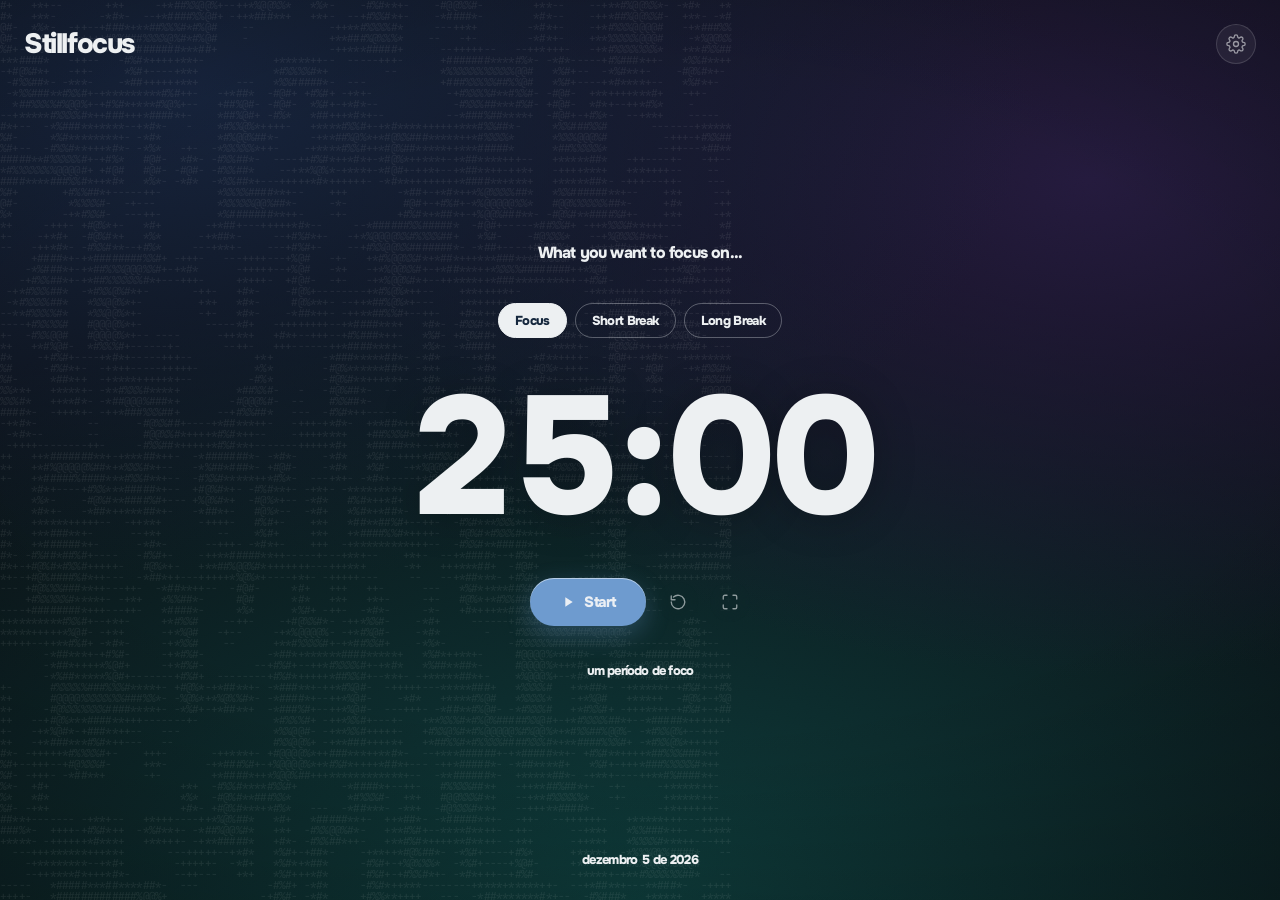
==== commit 4d00f59f: "Stillfocus 1.4 Added:  Toggle "Manter cores originais" no efeito de dithering — quando ligado, o d" ====
--- a/index.html
+++ b/index.html
@@ -172,6 +172,14 @@
               <span class="switch-track"><span class="switch-thumb"></span></span>
             </label>
           </div>
+
+          <div class="ascii-toggle-row" id="dither-color-row" hidden>
+            <span>Manter cores originais</span>
+            <label class="switch">
+              <input type="checkbox" id="dither-color-toggle">
+              <span class="switch-track"><span class="switch-thumb"></span></span>
+            </label>
+          </div>
         </section>
 
       </div>
--- a/style.css
+++ b/style.css
@@ -224,20 +224,17 @@
   font-weight:var(--weight-base);
   letter-spacing:var(--tracking-tight);
   text-align:center;
-  color:var(--color-fg-muted);
+  color:var(--color-fg);
   outline:none;
   cursor:text;
   padding:var(--space-1) var(--space-2);
   border-radius:var(--radius-s);
-  transition:color var(--dur-fast) var(--ease-out);
   max-width:100%;
   word-break:break-word;
 }
-.task-input:hover{ color:var(--color-fg); }
-.task-input:focus{ color:var(--color-fg); }
 .task-input:empty::before{
   content: attr(data-placeholder);
-  color:var(--color-fg-faint);
+  color:var(--color-fg);
 }
 
 .mode-row{
@@ -298,7 +295,7 @@
   letter-spacing:var(--tracking-tight);
   color:var(--color-primary-ink);
   background:var(--color-primary);
-  box-shadow:0 8px 24px rgba(139,227,205,.28), inset 0 1px 0 rgba(255,255,255,.5);
+  box-shadow:0 8px 24px color-mix(in srgb, var(--color-primary) 30%, transparent), inset 0 1px 0 rgba(255,255,255,.5);
   transition:transform var(--dur-fast) var(--ease-out), background var(--dur-fast) var(--ease-out), box-shadow var(--dur-fast) var(--ease-out);
 }
 .btn-primary:hover{ background:var(--color-primary-strong); }
@@ -317,7 +314,7 @@
 .session-hint{
   font-size:13px;
   font-weight:var(--weight-base);
-  color:var(--color-fg-faint);
+  color:var(--color-fg);
   height:16px;
 }
 
@@ -330,7 +327,7 @@
   font-size:13px;
   font-weight:var(--weight-base);
   letter-spacing:var(--tracking-tight);
-  color:var(--color-fg-faint);
+  color:var(--color-fg);
   text-transform:lowercase;
 }
 
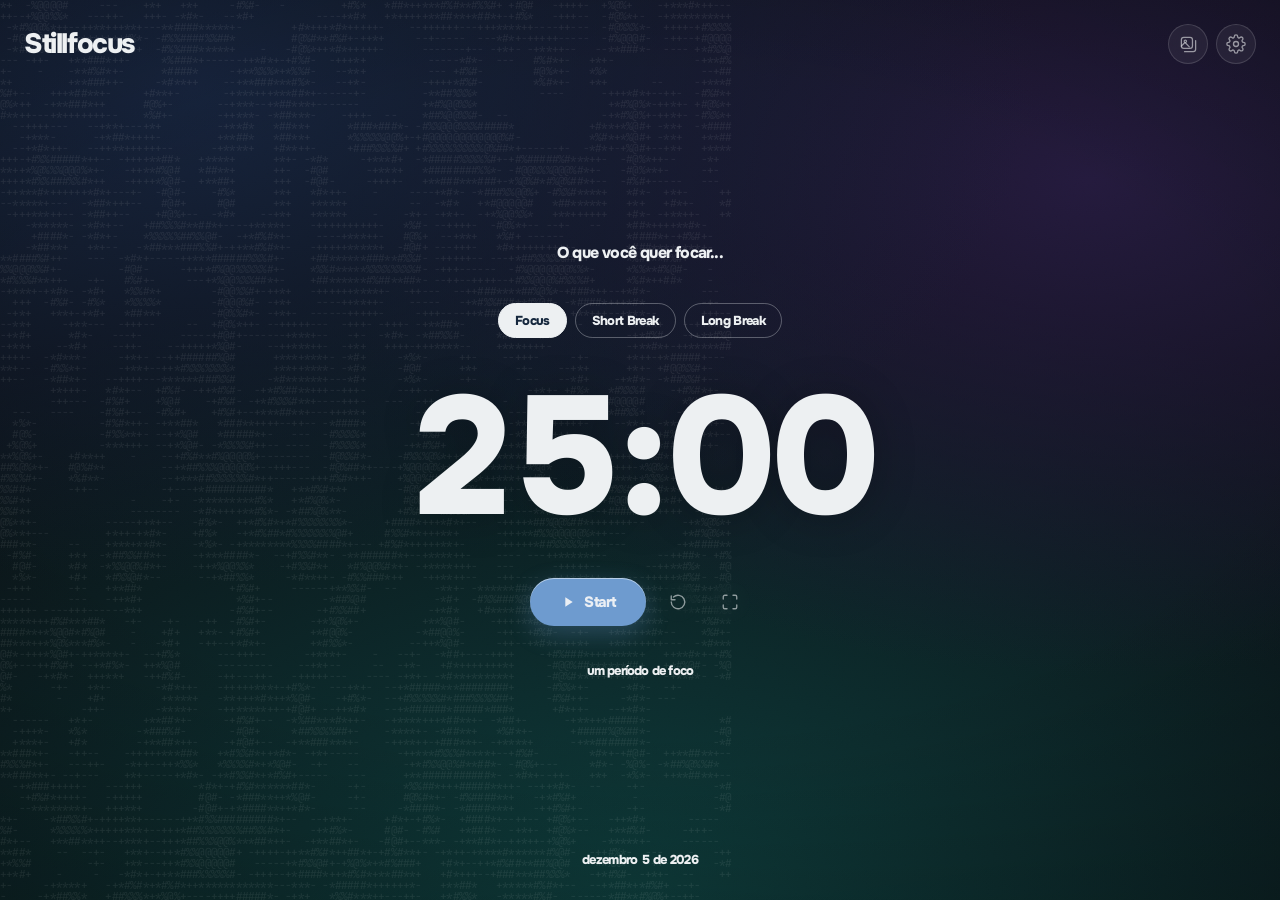
==== commit 7666d4cd: "stillfocus 1.5 Added:  Galeria de wallpapers — botão novo ao lado das configurações (ícone clean, " ====
--- a/index.html
+++ b/index.html
@@ -8,7 +8,7 @@
 <meta name="theme-color" content="#0a0e13">
 <link rel="preconnect" href="https://fonts.googleapis.com">
 <link rel="preconnect" href="https://fonts.gstatic.com" crossorigin>
-<link href="https://fonts.googleapis.com/css2?family=Onest:wght@400;500;600;700;800&family=JetBrains+Mono:wght@400;500&display=swap" rel="stylesheet">
+<link href="https://fonts.googleapis.com/css2?family=Onest:wght@300;400;500;600;700;800&family=JetBrains+Mono:wght@400;500&display=swap" rel="stylesheet">
 <link rel="stylesheet" href="style.css">
 </head>
 <body>
@@ -27,41 +27,48 @@
 
     <header class="app-header">
       <span class="brand">Stillfocus</span>
-      <button id="settings-btn" class="icon-btn" type="button" aria-haspopup="dialog" aria-controls="settings-overlay" aria-label="Abrir configurações">
-        <svg width="20" height="20" viewBox="0 0 24 24" fill="none" stroke="currentColor" stroke-width="1.6" stroke-linecap="round" stroke-linejoin="round"><circle cx="12" cy="12" r="3"/><path d="M19.4 15a1.65 1.65 0 0 0 .33 1.82l.06.06a2 2 0 1 1-2.83 2.83l-.06-.06a1.65 1.65 0 0 0-1.82-.33 1.65 1.65 0 0 0-1 1.51V21a2 2 0 0 1-4 0v-.09A1.65 1.65 0 0 0 9 19.4a1.65 1.65 0 0 0-1.82.33l-.06.06a2 2 0 1 1-2.83-2.83l.06-.06A1.65 1.65 0 0 0 4.6 15a1.65 1.65 0 0 0-1.51-1H3a2 2 0 0 1 0-4h.09A1.65 1.65 0 0 0 4.6 9a1.65 1.65 0 0 0-.33-1.82l-.06-.06a2 2 0 1 1 2.83-2.83l.06.06A1.65 1.65 0 0 0 9 4.6a1.65 1.65 0 0 0 1-1.51V3a2 2 0 0 1 4 0v.09a1.65 1.65 0 0 0 1 1.51 1.65 1.65 0 0 0 1.82-.33l.06-.06a2 2 0 1 1 2.83 2.83l-.06.06A1.65 1.65 0 0 0 19.4 9a1.65 1.65 0 0 0 1.51 1H21a2 2 0 0 1 0 4h-.09a1.65 1.65 0 0 0-1.51 1z"/></svg>
-      </button>
+      <div class="header-actions">
+        <button id="gallery-btn" class="icon-btn" type="button" aria-haspopup="dialog" aria-controls="gallery-overlay" data-i18n-aria="galleryAria" aria-label="Abrir galeria de wallpapers">
+          <svg width="19" height="19" viewBox="0 0 24 24" fill="none" stroke="currentColor" stroke-width="1.6" stroke-linecap="round" stroke-linejoin="round"><rect x="3" y="3" width="14" height="14" rx="3"/><path d="M7 21h11a3 3 0 0 0 3-3V7"/><circle cx="8" cy="8" r="1.5"/><path d="M3 14l3.5-3.5a1.5 1.5 0 0 1 2.1 0L13 15"/></svg>
+        </button>
+        <button id="settings-btn" class="icon-btn" type="button" aria-haspopup="dialog" aria-controls="settings-overlay" data-i18n-aria="settingsAria" aria-label="Abrir configurações">
+          <svg width="20" height="20" viewBox="0 0 24 24" fill="none" stroke="currentColor" stroke-width="1.6" stroke-linecap="round" stroke-linejoin="round"><circle cx="12" cy="12" r="3"/><path d="M19.4 15a1.65 1.65 0 0 0 .33 1.82l.06.06a2 2 0 1 1-2.83 2.83l-.06-.06a1.65 1.65 0 0 0-1.82-.33 1.65 1.65 0 0 0-1 1.51V21a2 2 0 0 1-4 0v-.09A1.65 1.65 0 0 0 9 19.4a1.65 1.65 0 0 0-1.82.33l-.06.06a2 2 0 1 1-2.83-2.83l.06-.06A1.65 1.65 0 0 0 4.6 15a1.65 1.65 0 0 0-1.51-1H3a2 2 0 0 1 0-4h.09A1.65 1.65 0 0 0 4.6 9a1.65 1.65 0 0 0-.33-1.82l-.06-.06a2 2 0 1 1 2.83-2.83l.06.06A1.65 1.65 0 0 0 9 4.6a1.65 1.65 0 0 0 1-1.51V3a2 2 0 0 1 4 0v.09a1.65 1.65 0 0 0 1 1.51 1.65 1.65 0 0 0 1.82-.33l.06-.06a2 2 0 1 1 2.83 2.83l-.06.06A1.65 1.65 0 0 0 19.4 9a1.65 1.65 0 0 0 1.51 1H21a2 2 0 0 1 0 4h-.09a1.65 1.65 0 0 0-1.51 1z"/></svg>
+        </button>
+      </div>
     </header>
 
     <main class="stage">
 
       <div class="task-row">
-        <div class="task-input" id="task-input" contenteditable="true" role="textbox" aria-multiline="false" aria-label="O que você quer focar" data-placeholder="What you want to focus on..."></div>
-      </div>
+        <div class="task-input" id="task-input" contenteditable="true" role="textbox" aria-multiline="false" data-i18n-aria="taskAria" aria-label="O que você quer focar" data-i18n-placeholder="taskPlaceholder" data-placeholder="What you want to focus on..."></div>
+      </div>
+
+      <div class="pomodoro-dots" id="pomodoro-dots" hidden aria-hidden="true"></div>
 
       <div class="mode-row" role="group" aria-label="Modo do Pomodoro">
-        <button class="mode-pill" type="button" data-mode="focus">Focus</button>
-        <button class="mode-pill" type="button" data-mode="short">Short Break</button>
-        <button class="mode-pill" type="button" data-mode="long">Long Break</button>
+        <button class="mode-pill" type="button" data-mode="focus" data-i18n="modeFocus">Focus</button>
+        <button class="mode-pill" type="button" data-mode="short" data-i18n="modeShort">Short Break</button>
+        <button class="mode-pill" type="button" data-mode="long" data-i18n="modeLong">Long Break</button>
       </div>
 
       <div class="timer" id="timer" role="timer" aria-live="off">25:00</div>
 
-      <div class="controls">
+      <div class="controls" id="controls-row">
         <button id="start-btn" class="btn-primary" type="button">
           <svg class="icon-play" width="16" height="16" viewBox="0 0 24 24" fill="currentColor"><path d="M8 5v14l11-7z"/></svg>
           <svg class="icon-pause" width="16" height="16" viewBox="0 0 24 24" fill="currentColor" hidden><path d="M6 5h4v14H6zM14 5h4v14h-4z"/></svg>
-          <span class="btn-label">Start</span>
-        </button>
-        <button id="reset-btn" class="icon-btn ghost" type="button" aria-label="Reiniciar timer">
+          <span class="btn-label" id="start-btn-label" data-i18n="startLabel">Start</span>
+        </button>
+        <button id="reset-btn" class="icon-btn ghost" type="button" data-i18n-aria="resetAria" aria-label="Reiniciar timer">
           <svg width="18" height="18" viewBox="0 0 24 24" fill="none" stroke="currentColor" stroke-width="1.8" stroke-linecap="round" stroke-linejoin="round"><path d="M3 12a9 9 0 1 0 3-6.7"/><path d="M3 4v5h5"/></svg>
         </button>
-        <button id="fullscreen-btn" class="icon-btn ghost" type="button" aria-label="Entrar em tela cheia">
+        <button id="fullscreen-btn" class="icon-btn ghost" type="button" data-i18n-aria="fullscreenEnterAria" aria-label="Entrar em tela cheia">
           <svg class="icon-fs-enter" width="18" height="18" viewBox="0 0 24 24" fill="none" stroke="currentColor" stroke-width="1.8" stroke-linecap="round" stroke-linejoin="round"><path d="M8 3H5a2 2 0 0 0-2 2v3M16 3h3a2 2 0 0 1 2 2v3M21 16v3a2 2 0 0 1-2 2h-3M3 16v3a2 2 0 0 0 2 2h3"/></svg>
           <svg class="icon-fs-exit" width="18" height="18" viewBox="0 0 24 24" fill="none" stroke="currentColor" stroke-width="1.8" stroke-linecap="round" stroke-linejoin="round" hidden><path d="M8 3v3a2 2 0 0 1-2 2H3M16 3v3a2 2 0 0 0 2 2h3M21 16h-3a2 2 0 0 0-2 2v3M3 16h3a2 2 0 0 1 2 2v3"/></svg>
         </button>
       </div>
 
-      <p class="session-hint" id="session-hint">um período de foco</p>
+      <p class="session-hint" id="session-hint" data-i18n="hintFocus">um período de foco</p>
 
     </main>
 
@@ -69,14 +76,30 @@
       <p class="date-display" id="date-display" aria-hidden="true"></p>
     </footer>
 
+  </div>
+
+  <!-- Gallery dialog -->
+  <div id="gallery-overlay" class="overlay" hidden>
+    <div class="settings-panel glass" role="dialog" aria-modal="true" aria-labelledby="gallery-title">
+      <div class="settings-header">
+        <h2 id="gallery-title" data-i18n="galleryTitle">Galeria</h2>
+        <button id="close-gallery" class="icon-btn" type="button" data-i18n-aria="closeGalleryAria" aria-label="Fechar galeria">
+          <svg width="18" height="18" viewBox="0 0 24 24" fill="none" stroke="currentColor" stroke-width="1.8" stroke-linecap="round" stroke-linejoin="round"><path d="M18 6 6 18M6 6l12 12"/></svg>
+        </button>
+      </div>
+      <div class="settings-scroll">
+        <p class="gallery-hint" data-i18n="galleryHint">Wallpapers originais, já incluídos no projeto. Toque para aplicar.</p>
+        <div class="gallery-grid" id="gallery-grid"></div>
+      </div>
+    </div>
   </div>
 
   <!-- Settings dialog -->
   <div id="settings-overlay" class="overlay" hidden>
     <div class="settings-panel glass" role="dialog" aria-modal="true" aria-labelledby="settings-title">
       <div class="settings-header">
-        <h2 id="settings-title">Configurações</h2>
-        <button id="close-settings" class="icon-btn" type="button" aria-label="Fechar configurações">
+        <h2 id="settings-title" data-i18n="settingsTitle">Configurações</h2>
+        <button id="close-settings" class="icon-btn" type="button" data-i18n-aria="closeSettingsAria" aria-label="Fechar configurações">
           <svg width="18" height="18" viewBox="0 0 24 24" fill="none" stroke="currentColor" stroke-width="1.8" stroke-linecap="round" stroke-linejoin="round"><path d="M18 6 6 18M6 6l12 12"/></svg>
         </button>
       </div>
@@ -84,34 +107,44 @@
       <div class="settings-scroll">
 
         <section class="settings-section">
-          <h3>Durações</h3>
+          <h3 data-i18n="sectionFormat">Formato</h3>
+          <div class="bg-type-tabs" role="tablist" aria-label="Formato do cronômetro">
+            <button class="format-tab" type="button" data-format="cronometro" role="tab" data-i18n="formatCronometro">Cronômetro</button>
+            <button class="format-tab" type="button" data-format="pomodoro" role="tab" data-i18n="formatPomodoro">Pomodoro</button>
+            <button class="format-tab" type="button" data-format="relogio" role="tab" data-i18n="formatRelogio">Relógio</button>
+            <button class="format-tab" type="button" data-format="contador" role="tab" data-i18n="formatContador">Contador</button>
+          </div>
+        </section>
+
+        <section class="settings-section" id="durations-section">
+          <h3 data-i18n="sectionDurations">Durações</h3>
           <div class="duration-grid">
             <label class="duration-field">
-              <span>Focus</span>
-              <div class="num-input"><input type="number" id="dur-focus" min="1" max="180" inputmode="numeric"><span class="unit">min</span></div>
+              <span data-i18n="modeFocus">Focus</span>
+              <div class="num-input"><input type="number" id="dur-focus" min="1" max="180" inputmode="numeric"><span class="unit" data-i18n="unitMin">min</span></div>
             </label>
             <label class="duration-field">
-              <span>Short Break</span>
-              <div class="num-input"><input type="number" id="dur-short" min="1" max="60" inputmode="numeric"><span class="unit">min</span></div>
+              <span data-i18n="modeShort">Short Break</span>
+              <div class="num-input"><input type="number" id="dur-short" min="1" max="60" inputmode="numeric"><span class="unit" data-i18n="unitMin">min</span></div>
             </label>
             <label class="duration-field">
-              <span>Long Break</span>
-              <div class="num-input"><input type="number" id="dur-long" min="1" max="90" inputmode="numeric"><span class="unit">min</span></div>
-            </label>
-          </div>
-        </section>
-
-        <section class="settings-section">
-          <h3>Ambiente</h3>
+              <span data-i18n="modeLong">Long Break</span>
+              <div class="num-input"><input type="number" id="dur-long" min="1" max="90" inputmode="numeric"><span class="unit" data-i18n="unitMin">min</span></div>
+            </label>
+          </div>
+        </section>
+
+        <section class="settings-section">
+          <h3 data-i18n="sectionEnvironment">Ambiente</h3>
           <div class="bg-type-tabs" role="tablist" aria-label="Tipo de background">
-            <button class="bg-tab" type="button" data-bgtype="default" role="tab">Padrão</button>
-            <button class="bg-tab" type="button" data-bgtype="solid" role="tab">Cor</button>
-            <button class="bg-tab" type="button" data-bgtype="gradient" role="tab">Gradiente</button>
-            <button class="bg-tab" type="button" data-bgtype="image" role="tab">Imagem</button>
+            <button class="bg-tab" type="button" data-bgtype="default" role="tab" data-i18n="tabDefault">Padrão</button>
+            <button class="bg-tab" type="button" data-bgtype="solid" role="tab" data-i18n="tabSolid">Cor</button>
+            <button class="bg-tab" type="button" data-bgtype="gradient" role="tab" data-i18n="tabGradient">Gradiente</button>
+            <button class="bg-tab" type="button" data-bgtype="image" role="tab" data-i18n="tabImage">Imagem</button>
           </div>
 
           <div id="bg-panel-solid" class="bg-panel" hidden>
-            <input type="color" id="solid-color-input" value="#16233c" aria-label="Escolher cor sólida">
+            <input type="color" id="solid-color-input" value="#16233c" data-i18n-aria="solidColorAria" aria-label="Escolher cor sólida">
           </div>
 
           <div id="bg-panel-gradient" class="bg-panel" hidden>
@@ -121,28 +154,28 @@
           <div id="bg-panel-image" class="bg-panel" hidden>
             <label class="file-drop" for="image-input">
               <svg width="20" height="20" viewBox="0 0 24 24" fill="none" stroke="currentColor" stroke-width="1.6" stroke-linecap="round" stroke-linejoin="round"><path d="M21 15v4a2 2 0 0 1-2 2H5a2 2 0 0 1-2-2v-4"/><polyline points="7 10 12 5 17 10"/><line x1="12" y1="5" x2="12" y2="15"/></svg>
-              <span>Escolher imagem</span>
+              <span data-i18n="chooseImage">Escolher imagem</span>
             </label>
             <input type="file" id="image-input" accept="image/*" hidden>
           </div>
 
-          <button id="reset-bg-btn" class="text-btn" type="button">Restaurar background padrão</button>
-        </section>
-
-        <section class="settings-section">
-          <h3>Tipografia</h3>
+          <button id="reset-bg-btn" class="text-btn" type="button" data-i18n="resetBg">Restaurar background padrão</button>
+        </section>
+
+        <section class="settings-section">
+          <h3 data-i18n="sectionTypography">Tipografia</h3>
           <div class="bg-type-tabs" role="tablist" aria-label="Peso da fonte">
-            <button class="weight-tab" type="button" data-weight="300" role="tab">Light</button>
-            <button class="weight-tab" type="button" data-weight="400" role="tab">Regular</button>
-            <button class="weight-tab" type="button" data-weight="800" role="tab">Extrabold</button>
-          </div>
-        </section>
-
-        <section class="settings-section">
-          <h3>Efeitos</h3>
-
-          <div class="ascii-toggle-row">
-            <span>Camada ASCII</span>
+            <button class="weight-tab" type="button" data-weight="300" role="tab" data-i18n="weightLight">Light</button>
+            <button class="weight-tab" type="button" data-weight="400" role="tab" data-i18n="weightRegular">Regular</button>
+            <button class="weight-tab" type="button" data-weight="800" role="tab" data-i18n="weightExtrabold">Extrabold</button>
+          </div>
+        </section>
+
+        <section class="settings-section">
+          <h3 data-i18n="sectionEffects">Efeitos</h3>
+
+          <div class="ascii-toggle-row">
+            <span data-i18n="labelAsciiLayer">Camada ASCII</span>
             <label class="switch">
               <input type="checkbox" id="ascii-toggle" checked>
               <span class="switch-track"><span class="switch-thumb"></span></span>
@@ -150,7 +183,7 @@
           </div>
 
           <div class="ascii-toggle-row">
-            <span>Ordered Dithering</span>
+            <span data-i18n="labelDither">Ordered Dithering</span>
             <label class="switch">
               <input type="checkbox" id="dither-toggle">
               <span class="switch-track"><span class="switch-thumb"></span></span>
@@ -159,14 +192,14 @@
 
           <div class="slider-field" id="dither-intensity-field" hidden>
             <div class="slider-label-row">
-              <span>Quantidade</span>
+              <span data-i18n="labelDitherIntensity">Quantidade</span>
               <span id="dither-intensity-value" class="slider-value">40%</span>
             </div>
             <input type="range" id="dither-intensity" min="0" max="100" value="40">
           </div>
 
           <div class="ascii-toggle-row" id="dither-noise-row" hidden>
-            <span>Ruído monocromático</span>
+            <span data-i18n="labelDitherNoise">Ruído monocromático</span>
             <label class="switch">
               <input type="checkbox" id="dither-noise-toggle" checked>
               <span class="switch-track"><span class="switch-thumb"></span></span>
@@ -174,11 +207,47 @@
           </div>
 
           <div class="ascii-toggle-row" id="dither-color-row" hidden>
-            <span>Manter cores originais</span>
+            <span data-i18n="labelDitherColor">Manter cores originais</span>
             <label class="switch">
               <input type="checkbox" id="dither-color-toggle">
               <span class="switch-track"><span class="switch-thumb"></span></span>
             </label>
+          </div>
+        </section>
+
+        <section class="settings-section">
+          <h3 data-i18n="sectionAudio">Áudio</h3>
+
+          <div class="ascii-toggle-row">
+            <span data-i18n="labelSoundPlayPause">Som de início/pausa</span>
+            <label class="switch">
+              <input type="checkbox" id="sound-playpause-toggle" checked>
+              <span class="switch-track"><span class="switch-thumb"></span></span>
+            </label>
+          </div>
+
+          <div class="ascii-toggle-row">
+            <span data-i18n="labelSoundTick">Tique-taque</span>
+            <label class="switch">
+              <input type="checkbox" id="sound-tick-toggle">
+              <span class="switch-track"><span class="switch-thumb"></span></span>
+            </label>
+          </div>
+
+          <div class="ascii-toggle-row">
+            <span data-i18n="labelSoundCompletion">Som de conclusão</span>
+            <label class="switch">
+              <input type="checkbox" id="sound-completion-toggle" checked>
+              <span class="switch-track"><span class="switch-thumb"></span></span>
+            </label>
+          </div>
+        </section>
+
+        <section class="settings-section">
+          <h3 data-i18n="sectionLanguage">Idioma</h3>
+          <div class="bg-type-tabs" role="tablist" aria-label="Idioma">
+            <button class="lang-tab" type="button" data-lang="pt" role="tab">Português</button>
+            <button class="lang-tab" type="button" data-lang="en" role="tab">English</button>
           </div>
         </section>
 
@@ -188,6 +257,7 @@
 
   <script src="ascii.js"></script>
   <script src="dither.js"></script>
+  <script src="i18n.js"></script>
   <script src="app.js"></script>
 </body>
 </html>
--- a/style.css
+++ b/style.css
@@ -168,6 +168,11 @@
   color:var(--color-fg);
   transition:color var(--dur-med) var(--ease-out);
 }
+.header-actions{
+  display:flex;
+  align-items:center;
+  gap:var(--space-2);
+}
 
 /* ============================================================
    BUTTONS / GLASS PRIMITIVES
@@ -332,17 +337,17 @@
 }
 
 /* ============================================================
-   SETTINGS OVERLAY
-   ============================================================ */
-#settings-overlay[hidden]{
+   SETTINGS / GALLERY OVERLAYS
+   ============================================================ */
+#settings-overlay[hidden], #gallery-overlay[hidden]{
   display:none !important;
 }
-#settings-overlay{
-  /* The settings panel always sits on its own dark, blurred glass
+#settings-overlay, #gallery-overlay{
+  /* These panels always sit on their own dark, blurred glass
      surface — independent of the page's adaptive background colors.
-     Pinning fixed tokens here prevents the panel from inheriting a
+     Pinning fixed tokens here prevents them from inheriting a
      dark adaptive --color-fg (meant for light page backgrounds) and
-     becoming unreadable against its own dark glass. */
+     becoming unreadable against their own dark glass. */
   --color-fg: #f4f2ec;
   --color-fg-ink: #14100c;
   --color-fg-muted: color-mix(in srgb, var(--color-fg) 58%, transparent);
@@ -523,7 +528,7 @@
 .switch input:checked + .switch-track{ background:var(--color-primary); }
 .switch input:checked + .switch-track .switch-thumb{ transform:translateX(16px); background:var(--color-primary-ink); }
 
-.weight-tab{
+.weight-tab, .format-tab, .lang-tab{
   padding:var(--space-2) var(--space-3);
   border-radius:var(--radius-pill);
   font-size:12.5px;
@@ -532,8 +537,8 @@
   border:1px solid var(--glass-border);
   transition:all var(--dur-fast) var(--ease-out);
 }
-.weight-tab:hover{ color:var(--color-fg-muted); }
-.weight-tab.active{
+.weight-tab:hover, .format-tab:hover, .lang-tab:hover{ color:var(--color-fg-muted); }
+.weight-tab.active, .format-tab.active, .lang-tab.active{
   color:var(--color-fg);
   background:var(--glass-bg-strong);
 }
@@ -582,6 +587,79 @@
   height:4px;
   border-radius:var(--radius-pill);
   background:var(--glass-bg-strong);
+}
+
+/* ============================================================
+   GALLERY
+   ============================================================ */
+.gallery-hint{
+  font-size:13px;
+  color:var(--color-fg-muted);
+  margin-bottom:var(--space-4);
+}
+.gallery-grid{
+  display:grid;
+  grid-template-columns:repeat(2, 1fr);
+  gap:var(--space-3);
+}
+.gallery-thumb{
+  position:relative;
+  aspect-ratio:16/10;
+  border-radius:var(--radius-m);
+  overflow:hidden;
+  border:2px solid transparent;
+  cursor:pointer;
+  background-size:cover;
+  background-position:center;
+  transition:transform var(--dur-fast) var(--ease-out), border-color var(--dur-fast) var(--ease-out);
+}
+.gallery-thumb:hover{ transform:scale(1.02); }
+.gallery-thumb.active{ border-color:var(--color-primary); }
+.gallery-thumb-label{
+  position:absolute;
+  left:var(--space-2);
+  bottom:var(--space-2);
+  font-size:11px;
+  font-weight:600;
+  color:#f4f2ec;
+  text-shadow:0 1px 4px rgba(0,0,0,.6);
+}
+.gallery-thumb-check{
+  position:absolute;
+  top:var(--space-2);
+  right:var(--space-2);
+  width:20px; height:20px;
+  border-radius:50%;
+  background:var(--color-primary);
+  color:var(--color-primary-ink);
+  display:flex; align-items:center; justify-content:center;
+  opacity:0;
+  transform:scale(.6);
+  transition:all var(--dur-fast) var(--ease-out);
+}
+.gallery-thumb.active .gallery-thumb-check{ opacity:1; transform:scale(1); }
+
+/* ============================================================
+   POMODORO SESSION DOTS
+   ============================================================ */
+.pomodoro-dots{
+  display:flex;
+  gap:var(--space-2);
+}
+.pomodoro-dots[hidden]{ display:none; }
+.pomodoro-dot{
+  width:7px; height:7px;
+  border-radius:50%;
+  background:var(--color-fg-border);
+  transition:background var(--dur-fast) var(--ease-out), transform var(--dur-fast) var(--ease-out);
+}
+.pomodoro-dot.filled{
+  background:var(--color-fg);
+  transform:scale(1.15);
+}
+.pomodoro-dot.current{
+  background:var(--color-primary);
+  transform:scale(1.3);
 }
 
 /* ============================================================
